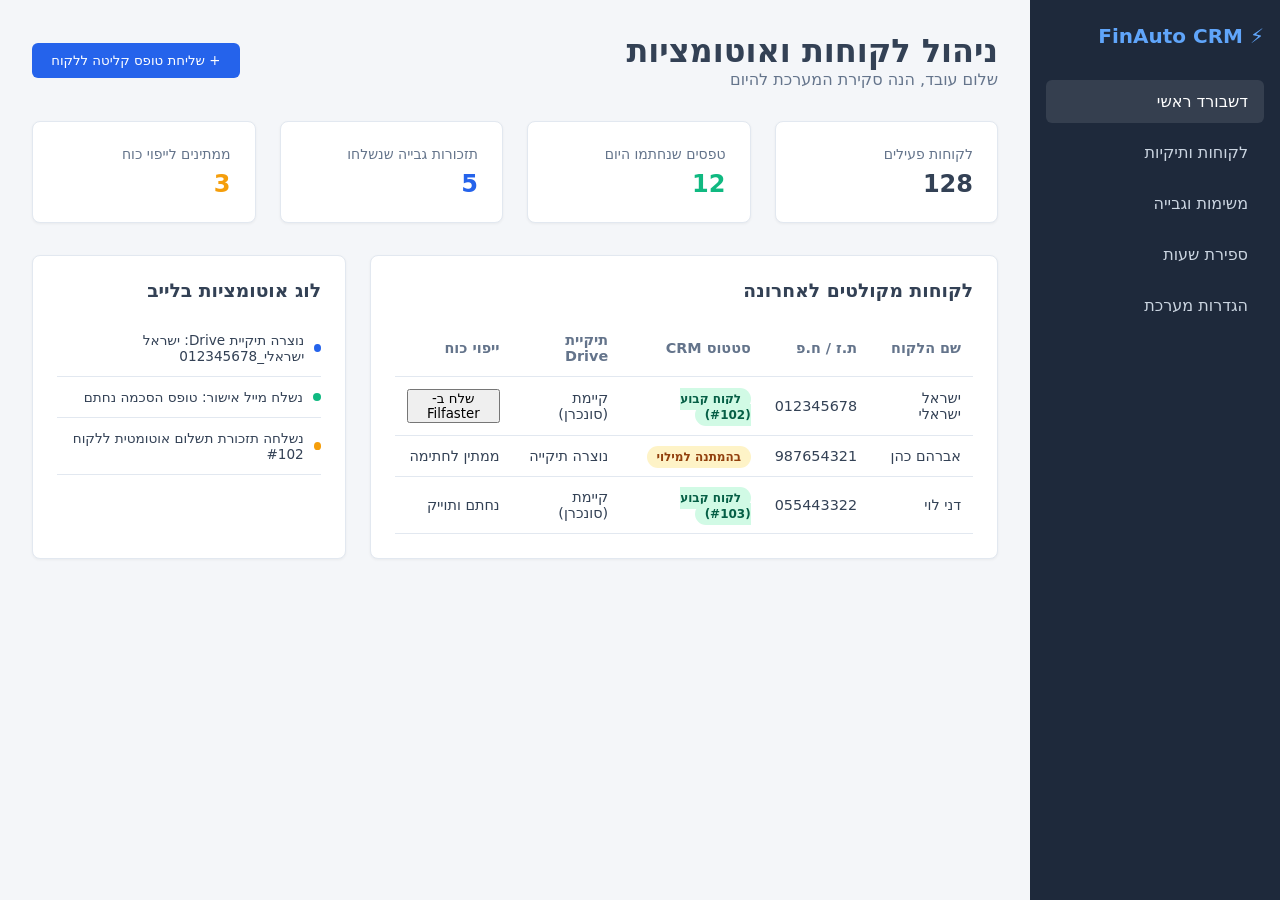
==== demos/crm-finauto.html @ 7820f8cf "פרויקט CRM ואוטומציות: דמו חי מוטמע בלייטבוקס" ====
<!DOCTYPE html>
<html lang="he" dir="rtl">
<head>
    <meta charset="UTF-8">
    <meta name="viewport" content="width=device-width, initial-scale=1.0">
    <title>מערכת CRM - פיננסים ואוטומציות</title>
    <style>
        :root {
            --bg-color: #f4f6f9;
            --primary: #1e293b;
            --accent: #2563eb;
            --success: #10b981;
            --warning: #f59e0b;
            --card-bg: #ffffff;
            --text-main: #334155;
            --text-muted: #64748b;
            --border: #e2e8f0;
        }

        * {
            box-sizing: border-box;
            margin: 0;
            padding: 0;
            font-family: system-ui, -apple-system, BlinkMacSystemFont, 'Segoe UI', Roboto, sans-serif;
        }

        body {
            background-color: var(--bg-color);
            color: var(--text-main);
            display: flex;
            height: 100vh;
            overflow: hidden;
        }

        /* Sidebar */
        aside {
            width: 250px;
            background-color: var(--primary);
            color: white;
            display: flex;
            flex-direction: column;
            padding: 1.5rem 1rem;
        }

        aside .logo {
            font-size: 1.25rem;
            font-weight: bold;
            margin-bottom: 2rem;
            color: #60a5fa;
            display: flex;
            align-items: center;
            gap: 8px;
        }

        aside nav ul {
            list-style: none;
        }

        aside nav li {
            padding: 0.75rem 1rem;
            margin-bottom: 0.5rem;
            border-radius: 6px;
            cursor: pointer;
            transition: 0.2s;
            color: #cbd5e1;
        }

        aside nav li.active, aside nav li:hover {
            background-color: rgba(255, 255, 255, 0.1);
            color: white;
        }

        /* Main Content */
        main {
            flex: 1;
            padding: 2rem;
            overflow-y: auto;
        }

        header {
            display: flex;
            justify-content: space-between;
            align-items: center;
            margin-bottom: 2rem;
        }

        .btn-primary {
            background-color: var(--accent);
            color: white;
            border: none;
            padding: 0.6rem 1.2rem;
            border-radius: 6px;
            cursor: pointer;
            font-weight: 500;
        }

        /* Dashboard Cards */
        .stats-grid {
            display: grid;
            grid-template-columns: repeat(auto-fit, minmax(220px, 1fr));
            gap: 1.5rem;
            margin-bottom: 2rem;
        }

        .card {
            background: var(--card-bg);
            padding: 1.5rem;
            border-radius: 8px;
            border: 1px solid var(--border);
            box-shadow: 0 1px 3px rgba(0,0,0,0.05);
        }

        .card-title {
            font-size: 0.875rem;
            color: var(--text-muted);
            margin-bottom: 0.5rem;
        }

        .card-value {
            font-size: 1.5rem;
            font-weight: bold;
        }

        /* Content Grid */
        .content-grid {
            display: grid;
            grid-template-columns: 2fr 1fr;
            gap: 1.5rem;
        }

        /* Tables */
        table {
            width: 100%;
            border-collapse: collapse;
            text-align: right;
        }

        th, td {
            padding: 0.75rem;
            border-bottom: 1px solid var(--border);
            font-size: 0.9rem;
        }

        th {
            color: var(--text-muted);
            font-weight: 600;
        }

        .badge {
            padding: 0.25rem 0.6rem;
            border-radius: 12px;
            font-size: 0.75rem;
            font-weight: 600;
        }

        .badge-success { background: #d1fae5; color: #065f46; }
        .badge-warning { background: #fef3c7; color: #92400e; }

        /* Automation Feed */
        .feed-item {
            display: flex;
            align-items: center;
            gap: 10px;
            padding: 0.75rem 0;
            border-bottom: 1px solid var(--border);
            font-size: 0.85rem;
        }

        .dot {
            width: 8px;
            height: 8px;
            border-radius: 50%;
            background: var(--accent);
        }
    </style>
</head>
<body>

    <aside>
        <div class="logo">⚡ FinAuto CRM</div>
        <nav>
            <ul>
                <li class="active">דשבורד ראשי</li>
                <li>לקוחות ותיקיות</li>
                <li>משימות וגבייה</li>
                <li>ספירת שעות</li>
                <li>הגדרות מערכת</li>
            </ul>
        </nav>
    </aside>

    <main>
        <header>
            <div>
                <h1>ניהול לקוחות ואוטומציות</h1>
                <p style="color: var(--text-muted);">שלום עובד, הנה סקירת המערכת להיום</p>
            </div>
            <button class="btn-primary" onclick="alert('נשלח טופס קליטה חדש ללקוח בוואטסאפ!')">+ שליחת טופס קליטה ללקוח</button>
        </header>

        <div class="stats-grid">
            <div class="card">
                <div class="card-title">לקוחות פעילים</div>
                <div class="card-value">128</div>
            </div>
            <div class="card">
                <div class="card-title">טפסים שנחתמו היום</div>
                <div class="card-value" style="color: var(--success);">12</div>
            </div>
            <div class="card">
                <div class="card-title">תזכורות גבייה שנשלחו</div>
                <div class="card-value" style="color: var(--accent);">5</div>
            </div>
            <div class="card">
                <div class="card-title">ממתינים לייפוי כוח</div>
                <div class="card-value" style="color: var(--warning);">3</div>
            </div>
        </div>

        <div class="content-grid">
            <div class="card">
                <h3>לקוחות מקולטים לאחרונה</h3>
                <br>
                <table>
                    <thead>
                        <tr>
                            <th>שם הלקוח</th>
                            <th>ת.ז / ח.פ</th>
                            <th>סטטוס CRM</th>
                            <th>תיקיית Drive</th>
                            <th>ייפוי כוח</th>
                        </tr>
                    </thead>
                    <tbody>
                        <tr>
                            <td>ישראל ישראלי</td>
                            <td>012345678</td>
                            <td><span class="badge badge-success">לקוח קבוע (#102)</span></td>
                            <td>קיימת (סונכרן)</td>
                            <td><button style="cursor:pointer;" onclick="alert('ייפוי כוח נשלח ל-Filfaster')">שלח ב-Filfaster</button></td>
                        </tr>
                        <tr>
                            <td>אברהם כהן</td>
                            <td>987654321</td>
                            <td><span class="badge badge-warning">בהמתנה למילוי</span></td>
                            <td>נוצרה תיקייה</td>
                            <td>ממתין לחתימה</td>
                        </tr>
                        <tr>
                            <td>דני לוי</td>
                            <td>055443322</td>
                            <td><span class="badge badge-success">לקוח קבוע (#103)</span></td>
                            <td>קיימת (סונכרן)</td>
                            <td>נחתם ותוייק</td>
                        </tr>
                    </tbody>
                </table>
            </div>

            <div class="card">
                <h3>לוג אוטומציות בלייב</h3>
                <br>
                <div class="feed-item">
                    <div class="dot"></div>
                    <div>נוצרה תיקיית Drive: ישראל ישראלי_012345678</div>
                </div>
                <div class="feed-item">
                    <div class="dot" style="background: var(--success);"></div>
                    <div>נשלח מייל אישור: טופס הסכמה נחתם</div>
                </div>
                <div class="feed-item">
                    <div class="dot" style="background: var(--warning);"></div>
                    <div>נשלחה תזכורת תשלום אוטומטית ללקוח #102</div>
                </div>
            </div>
        </div>
    </main>

</body>
</html>
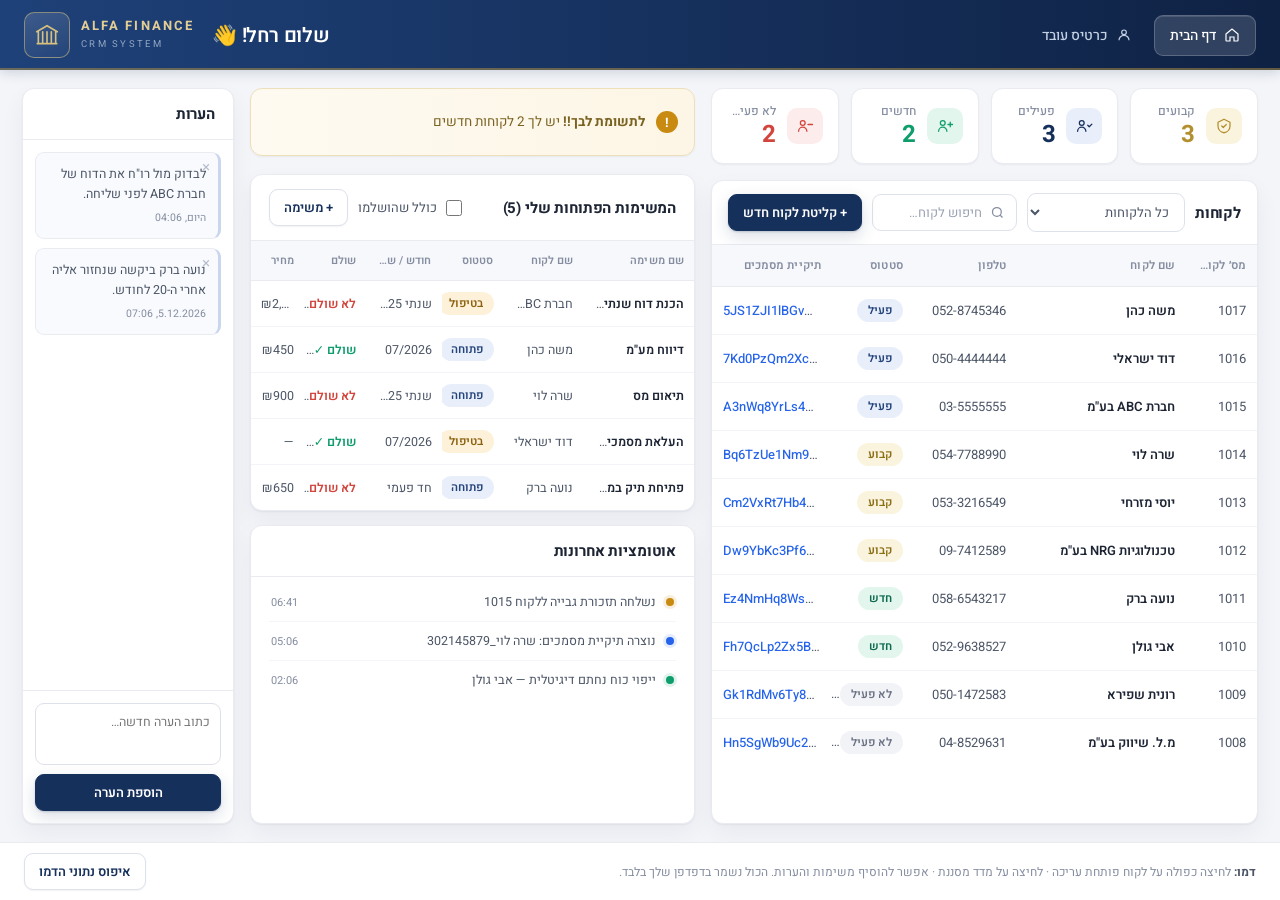
==== commit 6b49ad87: "דמו CRM חדש: מסך לקוחות, משימות, הערות וכרטיס עובד הדמו נבנה מחדש בהשראת מערכת אמיתית של משרד פיננסי" ====
--- a/demos/crm-finauto.html
+++ b/demos/crm-finauto.html
@@ -1,280 +1,1329 @@
 <!DOCTYPE html>
 <html lang="he" dir="rtl">
 <head>
-    <meta charset="UTF-8">
-    <meta name="viewport" content="width=device-width, initial-scale=1.0">
-    <title>מערכת CRM - פיננסים ואוטומציות</title>
-    <style>
-        :root {
-            --bg-color: #f4f6f9;
-            --primary: #1e293b;
-            --accent: #2563eb;
-            --success: #10b981;
-            --warning: #f59e0b;
-            --card-bg: #ffffff;
-            --text-main: #334155;
-            --text-muted: #64748b;
-            --border: #e2e8f0;
-        }
-
-        * {
-            box-sizing: border-box;
-            margin: 0;
-            padding: 0;
-            font-family: system-ui, -apple-system, BlinkMacSystemFont, 'Segoe UI', Roboto, sans-serif;
-        }
-
-        body {
-            background-color: var(--bg-color);
-            color: var(--text-main);
-            display: flex;
-            height: 100vh;
-            overflow: hidden;
-        }
-
-        /* Sidebar */
-        aside {
-            width: 250px;
-            background-color: var(--primary);
-            color: white;
-            display: flex;
-            flex-direction: column;
-            padding: 1.5rem 1rem;
-        }
-
-        aside .logo {
-            font-size: 1.25rem;
-            font-weight: bold;
-            margin-bottom: 2rem;
-            color: #60a5fa;
-            display: flex;
-            align-items: center;
-            gap: 8px;
-        }
-
-        aside nav ul {
-            list-style: none;
-        }
-
-        aside nav li {
-            padding: 0.75rem 1rem;
-            margin-bottom: 0.5rem;
-            border-radius: 6px;
-            cursor: pointer;
-            transition: 0.2s;
-            color: #cbd5e1;
-        }
-
-        aside nav li.active, aside nav li:hover {
-            background-color: rgba(255, 255, 255, 0.1);
-            color: white;
-        }
-
-        /* Main Content */
-        main {
-            flex: 1;
-            padding: 2rem;
-            overflow-y: auto;
-        }
-
-        header {
-            display: flex;
-            justify-content: space-between;
-            align-items: center;
-            margin-bottom: 2rem;
-        }
-
-        .btn-primary {
-            background-color: var(--accent);
-            color: white;
-            border: none;
-            padding: 0.6rem 1.2rem;
-            border-radius: 6px;
-            cursor: pointer;
-            font-weight: 500;
-        }
-
-        /* Dashboard Cards */
-        .stats-grid {
-            display: grid;
-            grid-template-columns: repeat(auto-fit, minmax(220px, 1fr));
-            gap: 1.5rem;
-            margin-bottom: 2rem;
-        }
-
-        .card {
-            background: var(--card-bg);
-            padding: 1.5rem;
-            border-radius: 8px;
-            border: 1px solid var(--border);
-            box-shadow: 0 1px 3px rgba(0,0,0,0.05);
-        }
-
-        .card-title {
-            font-size: 0.875rem;
-            color: var(--text-muted);
-            margin-bottom: 0.5rem;
-        }
-
-        .card-value {
-            font-size: 1.5rem;
-            font-weight: bold;
-        }
-
-        /* Content Grid */
-        .content-grid {
-            display: grid;
-            grid-template-columns: 2fr 1fr;
-            gap: 1.5rem;
-        }
-
-        /* Tables */
-        table {
-            width: 100%;
-            border-collapse: collapse;
-            text-align: right;
-        }
-
-        th, td {
-            padding: 0.75rem;
-            border-bottom: 1px solid var(--border);
-            font-size: 0.9rem;
-        }
-
-        th {
-            color: var(--text-muted);
-            font-weight: 600;
-        }
-
-        .badge {
-            padding: 0.25rem 0.6rem;
-            border-radius: 12px;
-            font-size: 0.75rem;
-            font-weight: 600;
-        }
-
-        .badge-success { background: #d1fae5; color: #065f46; }
-        .badge-warning { background: #fef3c7; color: #92400e; }
-
-        /* Automation Feed */
-        .feed-item {
-            display: flex;
-            align-items: center;
-            gap: 10px;
-            padding: 0.75rem 0;
-            border-bottom: 1px solid var(--border);
-            font-size: 0.85rem;
-        }
-
-        .dot {
-            width: 8px;
-            height: 8px;
-            border-radius: 50%;
-            background: var(--accent);
-        }
-    </style>
+<meta charset="UTF-8">
+<meta name="viewport" content="width=device-width, initial-scale=1.0">
+<title>מערכת CRM — משרד פיננסי (דמו)</title>
+<link rel="preconnect" href="https://fonts.googleapis.com">
+<link rel="preconnect" href="https://fonts.gstatic.com" crossorigin>
+<link href="https://fonts.googleapis.com/css2?family=Heebo:wght@400;500;600;700&display=swap" rel="stylesheet">
+<style>
+  /* ==========================================================================
+     דמו CRM למשרד פיננסי — רץ כולו בדפדפן.
+     אין שרת ואין API: הנתונים נשמרים ב-localStorage (עם נפילה חיננית
+     לזיכרון אם האחסון חסום), כך שהמצב נשמר בין פתיחות של הדמו.
+     שפת העיצוב נגזרת מדף הנחיתה: Heebo, פינות רכות, צללים עדינים.
+     ========================================================================== */
+  :root {
+    --navy:        #16305c;   /* צבע המערכת */
+    --navy-2:      #1e4179;
+    --navy-dark:   #0f2244;
+    --bg:          #f3f5f9;   /* רקע העמוד */
+    --card:        #ffffff;
+    --line:        #e9ebf1;
+    --line-2:      #dde1ea;
+    --head:        #f7f8fb;   /* כותרת טבלה */
+    --row-hover:   #f6f8fd;
+    --row-sel:     #ecf2ff;
+    --ink:         #1d2434;
+    --ink-2:       #4b5566;
+    --muted:       #858da0;
+    --gold:        #b3902f;
+    --green:       #0f9d6b;
+    --red:         #d2453d;
+    --amber:       #c98a12;
+    --blue:        #2563eb;
+    --r:           12px;
+    --r-sm:        9px;
+    --sh-sm:       0 1px 2px rgba(19, 28, 51, .05);
+    --sh:          0 1px 2px rgba(19, 28, 51, .05), 0 10px 24px rgba(19, 28, 51, .05);
+    --sh-lg:       0 24px 60px rgba(12, 20, 40, .28);
+  }
+
+  * { box-sizing: border-box; margin: 0; padding: 0; }
+
+  html, body {
+    height: 100%;
+    font-family: "Heebo", "Assistant", "Segoe UI", system-ui, -apple-system, Arial, sans-serif;
+    color: var(--ink);
+    background: var(--bg);
+    font-size: 14px;
+    -webkit-font-smoothing: antialiased;
+  }
+  body { display: flex; flex-direction: column; overflow: hidden; }
+
+  button, input, select, textarea { font: inherit; color: inherit; }
+  button { cursor: pointer; }
+  ::selection { background: #d7e3fb; }
+
+  /* פסי גלילה עדינים */
+  ::-webkit-scrollbar { width: 10px; height: 10px; }
+  ::-webkit-scrollbar-thumb { background: #d5dae4; border-radius: 8px; border: 3px solid transparent; background-clip: content-box; }
+  ::-webkit-scrollbar-thumb:hover { background: #c2c9d6; background-clip: content-box; }
+
+  /* ===== סרגל עליון ===== */
+  .topbar {
+    flex: 0 0 auto;
+    background: linear-gradient(270deg, var(--navy-dark), var(--navy-2));
+    color: #fff;
+    display: flex;
+    align-items: center;
+    gap: 18px;
+    padding: 12px 24px;
+    box-shadow: inset 0 -2px 0 rgba(184, 148, 62, .5), 0 2px 12px rgba(15, 34, 68, .18);
+  }
+  .brand { display: flex; align-items: center; gap: 11px; }
+  .brand__mark {
+    width: 46px; height: 46px;
+    border-radius: 10px;
+    background: linear-gradient(160deg, rgba(255,255,255,.14), rgba(255,255,255,.03));
+    border: 1px solid rgba(216, 192, 127, .55);
+    display: grid; place-items: center;
+  }
+  .brand__mark svg { width: 26px; height: 26px; }
+  .brand__name { line-height: 1.25; text-align: left; }
+  .brand__name b { display: block; font-size: 13px; font-weight: 700; letter-spacing: .16em; color: #e2cd94; }
+  .brand__name span { font-size: 9.5px; letter-spacing: .24em; color: #93a6c2; }
+
+  /* ב-RTL הניווט ראשון (ימין), והברכה + הלוגו נדחפים לקצה השמאלי */
+  .greet { font-size: 20px; font-weight: 600; margin-inline-start: auto; letter-spacing: -.01em; }
+
+  .tabs { display: flex; gap: 6px; }
+  .tab {
+    background: transparent;
+    border: 1px solid transparent;
+    color: #c3d1e5;
+    padding: 9px 15px;
+    border-radius: 9px;
+    font-weight: 500;
+    display: flex; align-items: center; gap: 8px;
+    transition: background .18s ease, color .18s ease;
+  }
+  .tab:hover { background: rgba(255,255,255,.1); color: #fff; }
+  .tab.is-active {
+    background: rgba(255,255,255,.14); color: #fff;
+    border-color: rgba(255,255,255,.2);
+    box-shadow: 0 1px 0 rgba(255,255,255,.12) inset;
+  }
+
+  /* ===== אזור התוכן ===== */
+  .view { flex: 1 1 auto; overflow: auto; padding: 18px 22px; display: flex; flex-direction: column; }
+  .view.is-hidden { display: none; }
+
+  /* שלוש עמודות שנמתחות לגובה החלון — תחושה של מערכת, לא של מסמך */
+  .grid {
+    flex: 1 1 auto;
+    display: grid;
+    grid-template-columns: minmax(0, 1.45fr) minmax(0, 1.18fr) 212px;
+    gap: 16px;
+    align-items: stretch;
+    min-height: 0;
+  }
+  .grid > section, .grid > aside { display: flex; flex-direction: column; min-height: 0; }
+  .panel--fill { flex: 1 1 auto; display: flex; flex-direction: column; min-height: 0; }
+  .table-wrap { flex: 1 1 auto; overflow: auto; min-height: 0; }
+  .table-wrap thead th { position: sticky; top: 0; z-index: 1; }
+
+  /* ===== כרטיסים ===== */
+  .panel {
+    background: var(--card);
+    border: 1px solid var(--line);
+    border-radius: var(--r);
+    box-shadow: var(--sh);
+    overflow: hidden;
+  }
+  .panel__head {
+    display: flex; align-items: center; gap: 10px;
+    padding: 14px 18px;
+    border-bottom: 1px solid var(--line);
+  }
+  .panel__title { font-size: 15px; font-weight: 700; white-space: nowrap; letter-spacing: -.01em; }
+  .panel__sub { font-size: 12px; color: var(--muted); font-weight: 400; }
+
+  /* ===== כרטיסי מדדים ===== */
+  .kpis {
+    display: grid;
+    grid-template-columns: repeat(4, minmax(0, 1fr));
+    gap: 12px;
+    margin-bottom: 16px;
+  }
+  .kpi {
+    display: flex; align-items: center; gap: 11px;
+    background: var(--card);
+    border: 1px solid var(--line);
+    border-radius: var(--r);
+    box-shadow: var(--sh-sm);
+    padding: 13px 15px;
+    text-align: start;
+    overflow: hidden;   /* רשת ביטחון: טקסט ארוך לא יגלוש מחוץ לכרטיס */
+    transition: transform .18s ease, box-shadow .18s ease, border-color .18s ease;
+  }
+  .kpi:hover { transform: translateY(-2px); box-shadow: var(--sh); }
+  .kpi__icon {
+    flex: 0 0 auto; width: 36px; height: 36px; border-radius: 10px;
+    display: grid; place-items: center;
+  }
+  .kpi__icon svg { width: 18px; height: 18px; }
+  .kpi__meta { min-width: 0; }   /* מאפשר ללייבל להתקצר במקום לדחוף את הכרטיס */
+  .kpi__label {
+    display: block; font-size: 12px; color: var(--muted); font-weight: 500;
+    white-space: nowrap; overflow: hidden; text-overflow: ellipsis;
+  }
+  .kpi__value { display: block; font-size: 24px; font-weight: 700; line-height: 1.25; letter-spacing: -.02em; }
+
+  .kpi--regular .kpi__icon { background: #faf3de; color: var(--gold); }
+  .kpi--regular .kpi__value { color: var(--gold); }
+  .kpi--regular.is-on { border-color: #e3cd8f; box-shadow: 0 0 0 3px rgba(179,144,47,.12); }
+  .kpi--active  .kpi__icon { background: #e9effa; color: var(--navy); }
+  .kpi--active  .kpi__value { color: var(--navy); }
+  .kpi--active.is-on { border-color: #b6c6e4; box-shadow: 0 0 0 3px rgba(22,48,92,.1); }
+  .kpi--new     .kpi__icon { background: #e2f6ee; color: var(--green); }
+  .kpi--new     .kpi__value { color: var(--green); }
+  .kpi--new.is-on { border-color: #a5dcc7; box-shadow: 0 0 0 3px rgba(15,157,107,.12); }
+  .kpi--off     .kpi__icon { background: #fceceb; color: var(--red); }
+  .kpi--off     .kpi__value { color: var(--red); }
+  .kpi--off.is-on { border-color: #eeb9b5; box-shadow: 0 0 0 3px rgba(210,69,61,.12); }
+
+  /* ===== כפתורים ===== */
+  .btn {
+    background: var(--navy); color: #fff;
+    border: 1px solid var(--navy);
+    border-radius: 10px;
+    padding: 11px 18px;
+    font-weight: 600;
+    white-space: nowrap;
+    box-shadow: 0 1px 2px rgba(22,48,92,.2), 0 6px 16px rgba(22,48,92,.16);
+    transition: background .18s ease, transform .18s ease, box-shadow .18s ease;
+  }
+  .btn:hover { background: var(--navy-dark); transform: translateY(-1px); }
+  .btn:active { transform: none; }
+  .btn--ghost {
+    background: #fff; color: var(--navy); border-color: var(--line-2);
+    box-shadow: var(--sh-sm);
+  }
+  .btn--ghost:hover { background: #f5f7fc; }
+  .btn--danger { background: #fff; color: var(--red); border-color: #f0cbc8; box-shadow: var(--sh-sm); }
+  .btn--danger:hover { background: #fdf3f2; }
+  .btn--sm { padding: 8px 14px; font-size: 13px; border-radius: 9px; }
+
+  /* ===== חיפוש וסינון ===== */
+  .filters { display: flex; align-items: center; gap: 10px; padding: 12px 16px; border-bottom: 1px solid var(--line); }
+  .filters .panel__title { margin-inline-end: auto; }
+  .filters .btn { flex: 0 0 auto; }
+  .field {
+    display: flex; align-items: center; gap: 8px;
+    background: #fff;
+    border: 1px solid var(--line-2);
+    border-radius: var(--r-sm);
+    padding: 8px 11px;
+    min-width: 0;
+    flex: 1 1 140px;
+    max-width: 240px;
+    font-size: 13px;
+    transition: border-color .18s ease, box-shadow .18s ease;
+  }
+  .field input { border: 0; outline: 0; width: 100%; background: none; }
+  .field input::placeholder { color: #9aa2b3; }
+  .field:focus-within { border-color: var(--navy); box-shadow: 0 0 0 3px rgba(22,48,92,.09); }
+  .field svg { width: 15px; height: 15px; color: var(--muted); flex: 0 0 auto; }
+  select.field { flex: 0 1 158px; appearance: auto; color: var(--ink-2); }
+
+  /* ===== טבלאות ===== */
+  table { width: 100%; border-collapse: collapse; table-layout: fixed; }
+  th, td { text-align: right; padding: 12px 11px; font-size: 13px; }
+  td { white-space: nowrap; overflow: hidden; text-overflow: ellipsis; color: var(--ink-2); }
+  td b { color: var(--ink); font-weight: 600; }
+  thead th {
+    background: var(--head);
+    font-weight: 600; font-size: 11.5px; letter-spacing: .01em;
+    color: var(--muted);
+    white-space: nowrap; cursor: pointer; user-select: none;
+    overflow: hidden; text-overflow: ellipsis;   /* כותרת ארוכה נחתכת יפה במקום לגלוש */
+    border-bottom: 1px solid var(--line);
+    transition: color .15s ease;
+  }
+  thead th[data-sort]:hover { color: var(--navy); }
+  thead th:not([data-sort]) { cursor: default; }
+  tbody tr { border-bottom: 1px solid #f2f4f8; transition: background .15s ease; }
+  tbody tr:last-child { border-bottom: 0; }
+  .tbl--clients tbody tr { cursor: pointer; }
+  .tbl--clients tbody tr:hover { background: var(--row-hover); }
+  .tbl--clients tbody tr.is-sel { background: var(--row-sel); box-shadow: inset 3px 0 0 var(--navy); }
+  td.num, th.num { direction: ltr; text-align: right; }
+  .empty { text-align: center; color: var(--muted); padding: 30px 12px; }
+  .sort-ind { font-size: 9px; color: var(--navy); }
+
+  /* רוחבי עמודות קבועים — כדי שהטבלאות לא "ירקדו" עם הנתונים */
+  .tbl--clients col.c-num    { width: 13%; }
+  .tbl--clients col.c-name   { width: 31%; }
+  .tbl--clients col.c-phone  { width: 19%; }
+  .tbl--clients col.c-status { width: 15%; }
+  .tbl--clients col.c-folder { width: 22%; }
+
+  .tbl--tasks th, .tbl--tasks td { padding: 11px 10px; font-size: 12.5px; }
+  .tbl--tasks thead th { overflow: hidden; text-overflow: ellipsis; font-size: 11px; }
+  .tbl--tasks col.t-title  { width: 25%; }
+  .tbl--tasks col.t-client { width: 18%; }
+  .tbl--tasks col.t-status { width: 14%; }
+  .tbl--tasks col.t-period { width: 17%; }
+  .tbl--tasks col.t-paid   { width: 14%; }
+  .tbl--tasks col.t-price  { width: 12%; }
+
+  .link { color: var(--blue); text-decoration: none; font-weight: 500; }
+  .link:hover { text-decoration: underline; }
+
+  .pill {
+    display: inline-block; padding: 3px 11px; border-radius: 999px;
+    font-size: 11.5px; font-weight: 600; white-space: nowrap;
+  }
+  .pill--regular { background: #faf3de; color: #8a6f14; }
+  .pill--active  { background: #e9effa; color: #24447c; }
+  .pill--new     { background: #e2f6ee; color: #0c6a4e; }
+  .pill--off     { background: #f2f3f6; color: #6b7385; }
+  .pill--open    { background: #e9effa; color: #24447c; }
+  .pill--doing   { background: #fdf1d9; color: #8c6212; }
+  .pill--done    { background: #e2f6ee; color: #0f6b4c; }
+
+  .paid   { color: var(--green); font-weight: 600; }
+  .unpaid { color: var(--red);   font-weight: 600; }
+  .paid:hover, .unpaid:hover { text-decoration: underline; }
+
+  /* ===== פיד האוטומציות ===== */
+  .feed { flex: 1 1 auto; padding: 6px 18px 12px; overflow: auto; min-height: 0; }
+  .feed__item {
+    display: flex; align-items: center; gap: 10px;
+    padding: 10px 2px; font-size: 12.5px;
+    border-bottom: 1px solid #f4f5f9;
+  }
+  .feed__item:last-child { border-bottom: 0; }
+  .feed__dot {
+    flex: 0 0 auto; width: 8px; height: 8px; border-radius: 50%;
+    background: var(--blue); box-shadow: 0 0 0 3px rgba(37,99,235,.12);
+  }
+  .feed__dot--ok   { background: var(--green); box-shadow: 0 0 0 3px rgba(15,157,107,.13); }
+  .feed__dot--warn { background: var(--amber); box-shadow: 0 0 0 3px rgba(201,138,18,.14); }
+  .feed__text { flex: 1 1 auto; overflow: hidden; text-overflow: ellipsis; white-space: nowrap; color: var(--ink-2); }
+  .feed__time { flex: 0 0 auto; color: var(--muted); font-size: 11px; direction: ltr; }
+
+  /* ===== התראה ===== */
+  .alert {
+    display: flex; align-items: center; gap: 11px;
+    min-height: 68px;   /* מיושר לגובה שורת כרטיסי המדדים שלצידה */
+    background: linear-gradient(270deg, #fdf6e6, #fefaf1);
+    border: 1px solid #eddfba;
+    border-radius: var(--r);
+    padding: 14px 16px;
+    margin-bottom: 18px;
+    font-size: 13.5px;
+    width: 100%;
+    text-align: start;
+    color: #7a6220;
+    box-shadow: var(--sh-sm);
+    transition: background .18s ease;
+  }
+  .alert:hover { background: #fbf1de; }
+  .alert__icon {
+    flex: 0 0 auto; width: 22px; height: 22px; border-radius: 50%;
+    background: var(--amber); color: #fff;
+    display: grid; place-items: center; font-size: 13px; font-weight: 700;
+  }
+  .alert.is-hidden { display: none; }
+
+  /* ===== הערות ===== */
+  .notes { display: flex; flex-direction: column; min-height: 320px; }
+  .notes__list { flex: 1 1 auto; overflow: auto; padding: 12px; display: flex; flex-direction: column; gap: 9px; }
+  .note {
+    background: #f8fafd; border: 1px solid var(--line);
+    border-inline-start: 3px solid #c9d6ee;
+    border-radius: var(--r-sm);
+    padding: 11px 12px; font-size: 12.5px; line-height: 1.6;
+    color: var(--ink-2);
+    position: relative;
+  }
+  .note time { display: block; color: var(--muted); font-size: 10.5px; margin-top: 6px; }
+  .note__del {
+    position: absolute; inset-block-start: 7px; inset-inline-start: 8px;
+    background: none; border: 0; color: #b6bdcb; font-size: 15px; line-height: 1;
+  }
+  .note__del:hover { color: var(--red); }
+  .notes__empty { margin: auto; text-align: center; color: var(--muted); padding: 20px; font-size: 12.5px; }
+  .notes__empty b { display: block; color: var(--ink); font-size: 13.5px; margin-bottom: 5px; }
+  .notes__add { border-top: 1px solid var(--line); padding: 12px; display: flex; flex-direction: column; gap: 9px; }
+  .notes__add textarea {
+    resize: none; height: 62px; border: 1px solid var(--line-2);
+    border-radius: var(--r-sm); padding: 9px 10px; outline: 0; font-size: 12.5px;
+    transition: border-color .18s ease, box-shadow .18s ease;
+  }
+  .notes__add textarea:focus { border-color: var(--navy); box-shadow: 0 0 0 3px rgba(22,48,92,.09); }
+
+  /* ===== כרטיס עובד ===== */
+  .emp-grid {
+    flex: 1 1 auto; min-height: 0;
+    display: grid; grid-template-columns: 320px minmax(0, 1fr); gap: 18px;
+    align-items: stretch;
+  }
+  .emp-card { padding: 22px; text-align: center; }
+  .emp-avatar {
+    width: 82px; height: 82px; margin: 0 auto 14px; border-radius: 50%;
+    background: linear-gradient(160deg, var(--navy-2), var(--navy-dark));
+    color: #fff; display: grid; place-items: center;
+    font-size: 30px; font-weight: 600;
+    box-shadow: 0 8px 22px rgba(22,48,92,.25);
+  }
+  .emp-card h3 { font-size: 19px; font-weight: 700; }
+  .emp-card p { color: var(--muted); font-size: 13px; margin-top: 4px; }
+  .emp-facts { margin-top: 18px; border-top: 1px solid var(--line); }
+  .emp-facts div { display: flex; justify-content: space-between; padding: 10px 2px; font-size: 13px; border-bottom: 1px solid #f4f5f9; }
+  .emp-facts span { color: var(--muted); }
+  .shift {
+    margin-top: 18px; padding: 16px; border-radius: var(--r);
+    background: #f6f9fe; border: 1px solid #e2e9f6;
+  }
+  .shift__clock { font-size: 27px; font-weight: 700; direction: ltr; margin-bottom: 12px; letter-spacing: .02em; }
+  .sum-row { display: grid; grid-template-columns: repeat(4, minmax(0,1fr)); gap: 14px; padding: 16px 18px; }
+  .sum {
+    background: #f8fafd; border: 1px solid var(--line);
+    border-radius: var(--r-sm); padding: 14px; text-align: center;
+  }
+  .sum b { display: block; font-size: 22px; font-weight: 700; letter-spacing: -.02em; }
+  .sum span { font-size: 12px; color: var(--muted); }
+
+  /* ===== סרגל תחתון ===== */
+  .hintbar {
+    flex: 0 0 auto;
+    display: flex; align-items: center; gap: 12px;
+    padding: 10px 24px;
+    background: #fff;
+    border-top: 1px solid var(--line);
+    font-size: 12px; color: var(--muted);
+  }
+  .hintbar b { color: var(--ink-2); }
+  .hintbar button { margin-inline-start: auto; }
+
+  /* ===== מודאל ===== */
+  .modal {
+    position: fixed; inset: 0; z-index: 50;
+    background: rgba(13, 22, 42, .55);
+    backdrop-filter: blur(3px);
+    display: grid; place-items: center;
+    padding: 24px;
+    opacity: 0; visibility: hidden; transition: opacity .2s ease, visibility .2s;
+  }
+  .modal.is-open { opacity: 1; visibility: visible; }
+  .modal__box {
+    background: #fff; border-radius: 16px; width: min(580px, 100%);
+    max-height: 100%; overflow: auto;
+    box-shadow: var(--sh-lg);
+    transform: translateY(10px) scale(.99); transition: transform .2s ease;
+  }
+  .modal.is-open .modal__box { transform: none; }
+  .modal__head {
+    display: flex; align-items: center; justify-content: space-between;
+    background: linear-gradient(270deg, var(--navy-dark), var(--navy-2));
+    color: #fff; padding: 16px 20px;
+  }
+  .modal__head h3 { font-size: 16px; font-weight: 600; }
+  .modal__close { background: none; border: 0; color: #b9c8de; font-size: 22px; line-height: 1; }
+  .modal__close:hover { color: #fff; }
+  .modal__body { padding: 20px; display: grid; gap: 14px; }
+  .modal__body p { line-height: 1.65; }
+  .modal__foot { padding: 14px 20px; border-top: 1px solid var(--line); display: flex; gap: 9px; background: #fbfcfe; }
+  .modal__foot .spacer { margin-inline-start: auto; }
+  .row2 { display: grid; grid-template-columns: 1fr 1fr; gap: 14px; }
+  label.f { display: block; font-size: 12px; color: var(--muted); margin-bottom: 6px; font-weight: 500; }
+  .inp {
+    width: 100%; border: 1px solid var(--line-2); border-radius: var(--r-sm);
+    padding: 10px 12px; outline: 0; background: #fff; font-size: 13.5px;
+    transition: border-color .18s ease, box-shadow .18s ease;
+  }
+  .inp:focus { border-color: var(--navy); box-shadow: 0 0 0 3px rgba(22,48,92,.09); }
+  .check { display: flex; align-items: center; gap: 9px; font-size: 13px; color: var(--ink-2); }
+  .check input { width: 16px; height: 16px; accent-color: var(--navy); }
+
+  /* ===== הודעות צצות ===== */
+  .toasts {
+    position: fixed; inset-block-end: 20px; inset-inline-start: 20px;
+    z-index: 60; display: flex; flex-direction: column; gap: 9px;
+  }
+  .toast {
+    background: #fff; border: 1px solid var(--line);
+    border-inline-start: 4px solid var(--green);
+    border-radius: 10px; padding: 12px 15px; font-size: 12.5px;
+    box-shadow: 0 12px 30px rgba(16,25,40,.16);
+    animation: pop .28s cubic-bezier(.22,.61,.36,1);
+    max-width: 360px;
+  }
+  .toast--info { border-inline-start-color: var(--blue); }
+  .toast--warn { border-inline-start-color: var(--amber); }
+  @keyframes pop { from { opacity: 0; transform: translateY(10px); } }
+
+  /* ===== מסכים צרים ===== */
+  @media (max-width: 1180px) {
+    .grid { grid-template-columns: 1fr; }
+    .emp-grid { grid-template-columns: 1fr; }
+    .sum-row { grid-template-columns: repeat(2, minmax(0,1fr)); }
+    .kpis { grid-template-columns: repeat(2, minmax(0,1fr)); }
+    .topbar { flex-wrap: wrap; gap: 12px; }
+    .greet { font-size: 17px; }
+    .notes { min-height: 260px; }
+    body { overflow: auto; }
+  }
+</style>
 </head>
 <body>
 
-    <aside>
-        <div class="logo">⚡ FinAuto CRM</div>
-        <nav>
-            <ul>
-                <li class="active">דשבורד ראשי</li>
-                <li>לקוחות ותיקיות</li>
-                <li>משימות וגבייה</li>
-                <li>ספירת שעות</li>
-                <li>הגדרות מערכת</li>
-            </ul>
-        </nav>
+<header class="topbar">
+  <!-- סדר ה-DOM ב-RTL: הניווט בימין, ואחריו הברכה והלוגו נדחפים לקצה השמאלי -->
+  <nav class="tabs">
+    <button class="tab is-active" data-view="home" type="button">
+      <svg width="16" height="16" viewBox="0 0 24 24" fill="none" stroke="currentColor" stroke-width="1.8"><path d="M3 10.5 12 3l9 7.5V20a1 1 0 0 1-1 1h-5v-6H9v6H4a1 1 0 0 1-1-1z"/></svg>
+      דף הבית
+    </button>
+    <button class="tab" data-view="employee" type="button">
+      <svg width="16" height="16" viewBox="0 0 24 24" fill="none" stroke="currentColor" stroke-width="1.8"><circle cx="12" cy="8" r="3.5"/><path d="M4.5 20a7.5 7.5 0 0 1 15 0"/></svg>
+      כרטיס עובד
+    </button>
+  </nav>
+
+  <div class="greet">שלום רחל! 👋</div>
+
+  <div class="brand">
+    <div class="brand__name">
+      <b>ALFA FINANCE</b>
+      <span>CRM SYSTEM</span>
+    </div>
+    <div class="brand__mark" aria-hidden="true">
+      <svg viewBox="0 0 24 24" fill="none" stroke="#d8c07f" stroke-width="1.5" stroke-linecap="round">
+        <path d="M3 20h18M4 20V9m4 11V9m4 11V9m4 11V9m4 11V9M2.5 9 12 3.5 21.5 9"/>
+      </svg>
+    </div>
+  </div>
+</header>
+
+<!-- ============================= דף הבית ============================= -->
+<main class="view" id="view-home">
+  <div class="grid">
+
+    <!-- ===== עמודה ימנית: לקוחות ===== -->
+    <section>
+      <div class="kpis" id="kpis"></div>
+
+      <div class="panel panel--fill">
+        <div class="filters">
+          <h2 class="panel__title">לקוחות</h2>
+          <select class="field" id="filterStatus" aria-label="סינון לפי סטטוס">
+            <option value="all">כל הלקוחות</option>
+            <option value="פעיל">לקוחות פעילים</option>
+            <option value="קבוע">לקוחות קבועים</option>
+            <option value="חדש">לקוחות חדשים</option>
+            <option value="לא פעיל">לקוחות לא פעילים</option>
+          </select>
+          <div class="field">
+            <svg viewBox="0 0 24 24" fill="none" stroke="currentColor" stroke-width="2"><circle cx="11" cy="11" r="7"/><path d="m20 20-3.6-3.6"/></svg>
+            <input id="searchClients" type="search" placeholder="חיפוש לקוח…" aria-label="חיפוש לקוח">
+          </div>
+          <button class="btn btn--sm" id="btnIntake" type="button"
+                  title="שליחת טופס קליטה ללקוח חדש">+ קליטת לקוח חדש</button>
+        </div>
+
+        <div class="table-wrap">
+        <table class="tbl--clients">
+          <!-- המייל והת"ז לא מוצגים בטבלה כדי לא להעמיס — הם בכרטיס הלקוח (לחיצה כפולה),
+               והחיפוש מוצא לפיהם גם כשהם מוסתרים -->
+          <colgroup>
+            <col class="c-num"><col class="c-name"><col class="c-phone">
+            <col class="c-status"><col class="c-folder">
+          </colgroup>
+          <thead>
+            <tr>
+              <th data-sort="num">מס׳ לקוח <span class="sort-ind"></span></th>
+              <th data-sort="name">שם לקוח <span class="sort-ind"></span></th>
+              <th data-sort="phone">טלפון <span class="sort-ind"></span></th>
+              <th data-sort="status">סטטוס <span class="sort-ind"></span></th>
+              <th>תיקיית מסמכים</th>
+            </tr>
+          </thead>
+          <tbody id="clientsBody"></tbody>
+        </table>
+        </div>
+      </div>
+    </section>
+
+    <!-- ===== עמודה אמצעית: התראה + משימות ===== -->
+    <section>
+      <button class="alert is-hidden" id="alertNew" type="button">
+        <span class="alert__icon">!</span>
+        <span id="alertText"></span>
+      </button>
+
+      <div class="panel">
+        <div class="panel__head">
+          <h2 class="panel__title" id="tasksTitle">המשימות הפתוחות שלי (0)</h2>
+          <label class="check" style="margin-inline-start:auto">
+            <input type="checkbox" id="showDone"> כולל שהושלמו
+          </label>
+          <button class="btn btn--ghost btn--sm" id="btnAddTask" type="button">+ משימה</button>
+        </div>
+        <table class="tbl--tasks">
+          <colgroup>
+            <col class="t-title"><col class="t-client"><col class="t-status">
+            <col class="t-period"><col class="t-paid"><col class="t-price">
+          </colgroup>
+          <thead>
+            <tr>
+              <th>שם משימה</th>
+              <th>שם לקוח</th>
+              <th>סטטוס</th>
+              <th>חודש / שנה</th>
+              <th>שולם</th>
+              <th>מחיר</th>
+            </tr>
+          </thead>
+          <tbody id="tasksBody"></tbody>
+        </table>
+      </div>
+
+      <div class="panel panel--fill" style="margin-top:14px">
+        <div class="panel__head"><h2 class="panel__title">אוטומציות אחרונות</h2></div>
+        <div class="feed" id="logList"></div>
+      </div>
+    </section>
+
+    <!-- ===== עמודה שמאלית: הערות ===== -->
+    <aside class="panel notes">
+      <div class="panel__head"><h2 class="panel__title">הערות</h2></div>
+      <div class="notes__list" id="notesList"></div>
+      <div class="notes__add">
+        <textarea id="noteText" placeholder="כתוב הערה חדשה…" aria-label="הערה חדשה"></textarea>
+        <button class="btn btn--sm" id="btnAddNote" type="button">הוספת הערה</button>
+      </div>
     </aside>
 
-    <main>
-        <header>
-            <div>
-                <h1>ניהול לקוחות ואוטומציות</h1>
-                <p style="color: var(--text-muted);">שלום עובד, הנה סקירת המערכת להיום</p>
-            </div>
-            <button class="btn-primary" onclick="alert('נשלח טופס קליטה חדש ללקוח בוואטסאפ!')">+ שליחת טופס קליטה ללקוח</button>
-        </header>
-
-        <div class="stats-grid">
-            <div class="card">
-                <div class="card-title">לקוחות פעילים</div>
-                <div class="card-value">128</div>
-            </div>
-            <div class="card">
-                <div class="card-title">טפסים שנחתמו היום</div>
-                <div class="card-value" style="color: var(--success);">12</div>
-            </div>
-            <div class="card">
-                <div class="card-title">תזכורות גבייה שנשלחו</div>
-                <div class="card-value" style="color: var(--accent);">5</div>
-            </div>
-            <div class="card">
-                <div class="card-title">ממתינים לייפוי כוח</div>
-                <div class="card-value" style="color: var(--warning);">3</div>
-            </div>
-        </div>
-
-        <div class="content-grid">
-            <div class="card">
-                <h3>לקוחות מקולטים לאחרונה</h3>
-                <br>
-                <table>
-                    <thead>
-                        <tr>
-                            <th>שם הלקוח</th>
-                            <th>ת.ז / ח.פ</th>
-                            <th>סטטוס CRM</th>
-                            <th>תיקיית Drive</th>
-                            <th>ייפוי כוח</th>
-                        </tr>
-                    </thead>
-                    <tbody>
-                        <tr>
-                            <td>ישראל ישראלי</td>
-                            <td>012345678</td>
-                            <td><span class="badge badge-success">לקוח קבוע (#102)</span></td>
-                            <td>קיימת (סונכרן)</td>
-                            <td><button style="cursor:pointer;" onclick="alert('ייפוי כוח נשלח ל-Filfaster')">שלח ב-Filfaster</button></td>
-                        </tr>
-                        <tr>
-                            <td>אברהם כהן</td>
-                            <td>987654321</td>
-                            <td><span class="badge badge-warning">בהמתנה למילוי</span></td>
-                            <td>נוצרה תיקייה</td>
-                            <td>ממתין לחתימה</td>
-                        </tr>
-                        <tr>
-                            <td>דני לוי</td>
-                            <td>055443322</td>
-                            <td><span class="badge badge-success">לקוח קבוע (#103)</span></td>
-                            <td>קיימת (סונכרן)</td>
-                            <td>נחתם ותוייק</td>
-                        </tr>
-                    </tbody>
-                </table>
-            </div>
-
-            <div class="card">
-                <h3>לוג אוטומציות בלייב</h3>
-                <br>
-                <div class="feed-item">
-                    <div class="dot"></div>
-                    <div>נוצרה תיקיית Drive: ישראל ישראלי_012345678</div>
-                </div>
-                <div class="feed-item">
-                    <div class="dot" style="background: var(--success);"></div>
-                    <div>נשלח מייל אישור: טופס הסכמה נחתם</div>
-                </div>
-                <div class="feed-item">
-                    <div class="dot" style="background: var(--warning);"></div>
-                    <div>נשלחה תזכורת תשלום אוטומטית ללקוח #102</div>
-                </div>
-            </div>
-        </div>
-    </main>
-
+  </div>
+</main>
+
+<!-- ============================ כרטיס עובד ============================ -->
+<main class="view is-hidden" id="view-employee">
+  <div class="emp-grid">
+
+    <div class="panel emp-card">
+      <div class="emp-avatar">ר</div>
+      <h3>רחל ברונר</h3>
+      <p>מנהלת תפעול ואוטומציות</p>
+      <div class="emp-facts">
+        <div><span>מספר עובד</span><b>0142</b></div>
+        <div><span>טלפון</span><b class="num">052-0000000</b></div>
+        <div><span>תחילת עבודה</span><b>01/2024</b></div>
+        <div><span>לקוחות בטיפול</span><b id="empClients">0</b></div>
+      </div>
+
+      <div class="shift">
+        <div class="shift__clock" id="shiftClock">00:00:00</div>
+        <button class="btn btn--sm" id="btnShift" type="button">התחלת משמרת</button>
+      </div>
+    </div>
+
+    <div class="panel">
+      <div class="panel__head"><h2 class="panel__title">דיווח שעות — אוגוסט 2026</h2></div>
+      <div class="sum-row">
+        <div class="sum"><b id="sumHours">0</b><span>שעות החודש</span></div>
+        <div class="sum"><b id="sumDays">0</b><span>ימי עבודה</span></div>
+        <div class="sum"><b id="sumOpenTasks">0</b><span>משימות פתוחות</span></div>
+        <div class="sum"><b id="sumDebt">₪0</b><span>ממתין לתשלום</span></div>
+      </div>
+      <table class="tbl--tasks">
+        <thead>
+          <tr><th>תאריך</th><th>כניסה</th><th>יציאה</th><th class="num">סה"כ שעות</th><th>הערה</th></tr>
+        </thead>
+        <tbody id="hoursBody"></tbody>
+      </table>
+    </div>
+
+  </div>
+</main>
+
+<footer class="hintbar">
+  <span><b>דמו:</b> לחיצה כפולה על לקוח פותחת עריכה · לחיצה על מדד מסננת · אפשר להוסיף משימות והערות. הכול נשמר בדפדפן שלך בלבד.</span>
+  <button class="btn btn--ghost btn--sm" id="btnReset" type="button">איפוס נתוני הדמו</button>
+</footer>
+
+<div class="modal" id="modal" role="dialog" aria-modal="true">
+  <div class="modal__box" id="modalBox"></div>
+</div>
+<div class="toasts" id="toasts"></div>
+
+<script>
+(function () {
+  'use strict';
+
+  /* ======================================================================
+     אחסון — localStorage כשאפשר, אחרת זיכרון בלבד (iframe בארגז חול)
+     ====================================================================== */
+  var KEY = 'alfa_crm_demo_v2';
+  var mem = null;
+  var store = {
+    read: function () {
+      try { return JSON.parse(localStorage.getItem(KEY) || 'null'); }
+      catch (e) { return mem; }
+    },
+    write: function (data) {
+      mem = data;
+      try { localStorage.setItem(KEY, JSON.stringify(data)); } catch (e) {}
+    },
+    clear: function () {
+      mem = null;
+      try { localStorage.removeItem(KEY); } catch (e) {}
+    }
+  };
+
+  /* ======================================================================
+     נתוני פתיחה (נתוני דמה בלבד)
+     ====================================================================== */
+  function seed() {
+    var now = Date.now(), DAY = 864e5;
+    return {
+      nextClientNum: 1018,
+      seq: 100,
+      clients: [
+        { id: 'c1',  num: 1017, name: 'משה כהן',              taxId: '436547864', email: 'm.cohen@example.com',  phone: '052-8745346', status: 'פעיל',    folder: '5JS1ZJI1lBGvOVVK', note: 'מבקש דוחות במייל בלבד.' },
+        { id: 'c2',  num: 1016, name: 'דוד ישראלי',           taxId: '123456789', email: 'd.israeli@example.com', phone: '050-4444444', status: 'פעיל',    folder: '7Kd0PzQm2XcTb91R', note: '' },
+        { id: 'c3',  num: 1015, name: 'חברת ABC בע"מ',        taxId: '515151515', email: 'office@abc.example',   phone: '03-5555555',  status: 'פעיל',    folder: 'A3nWq8YrLs4Vh27C', note: 'דוח שנתי דרך רו"ח חיצוני.' },
+        { id: 'c4',  num: 1014, name: 'שרה לוי',              taxId: '302145879', email: 's.levi@example.com',   phone: '054-7788990', status: 'קבוע',    folder: 'Bq6TzUe1Nm9Kd35P', note: '' },
+        { id: 'c5',  num: 1013, name: 'יוסי מזרחי',           taxId: '025874136', email: 'y.mizrahi@example.com', phone: '053-3216549', status: 'קבוע',   folder: 'Cm2VxRt7Hb4Ln88Q', note: 'החזר מס שנתי — בדיקה כל ינואר.' },
+        { id: 'c6',  num: 1012, name: 'טכנולוגיות NRG בע"מ',  taxId: '514789632', email: 'finance@nrg.example',  phone: '09-7412589',  status: 'קבוע',    folder: 'Dw9YbKc3Pf6Rt12M', note: '' },
+        { id: 'c7',  num: 1011, name: 'נועה ברק',             taxId: '311478529', email: 'n.barak@example.com',  phone: '058-6543217', status: 'חדש',     folder: 'Ez4NmHq8Ws1Cv67B', note: 'טרם נחתם ייפוי כוח.' },
+        { id: 'c8',  num: 1010, name: 'אבי גולן',             taxId: '044785213', email: 'a.golan@example.com',  phone: '052-9638527', status: 'חדש',     folder: 'Fh7QcLp2Zx5Bn03T', note: '' },
+        { id: 'c9',  num: 1009, name: 'רונית שפירא',          taxId: '058963214', email: 'r.shapira@example.com', phone: '050-1472583', status: 'לא פעיל', folder: 'Gk1RdMv6Ty8Jq44W', note: 'סגרה תיק בשנה שעברה.' },
+        { id: 'c10', num: 1008, name: 'מ.ל. שיווק בע"מ',      taxId: '513698521', email: 'mail@ml-mkt.example',  phone: '04-8529631',  status: 'לא פעיל', folder: 'Hn5SgWb9Uc2Xr70L', note: '' }
+      ],
+      tasks: [
+        { id: 't1', title: 'הכנת דוח שנתי 2025',       clientId: 'c3', status: 'בטיפול', period: 'שנתי 2025', paid: false, price: 2400 },
+        { id: 't2', title: 'דיווח מע"מ',                clientId: 'c1', status: 'פתוחה',  period: '07/2026',   paid: true,  price: 450 },
+        { id: 't3', title: 'תיאום מס',                  clientId: 'c4', status: 'פתוחה',  period: 'שנתי 2025', paid: false, price: 900 },
+        { id: 't4', title: 'העלאת מסמכים לתיקייה',      clientId: 'c2', status: 'בטיפול', period: '07/2026',   paid: true,  price: 0 },
+        { id: 't5', title: 'פתיחת תיק במס הכנסה',       clientId: 'c7', status: 'פתוחה',  period: 'חד פעמי',   paid: false, price: 650 },
+        { id: 't6', title: 'החזר מס שכירים',            clientId: 'c5', status: 'הושלמה', period: 'שנתי 2024', paid: true,  price: 1200 }
+      ],
+      notes: [
+        { id: 'n1', text: 'לבדוק מול רו"ח את הדוח של חברת ABC לפני שליחה.', at: now - 3 * 3600e3 },
+        { id: 'n2', text: 'נועה ברק ביקשה שנחזור אליה אחרי ה-20 לחודש.',    at: now - 1 * DAY }
+      ],
+      log: [
+        { id: 'l1', text: 'נשלחה תזכורת גבייה ללקוח 1015', kind: 'warn',  at: now - 25 * 60e3 },
+        { id: 'l2', text: 'נוצרה תיקיית מסמכים: שרה לוי_302145879', kind: 'info', at: now - 2 * 3600e3 },
+        { id: 'l3', text: 'ייפוי כוח נחתם דיגיטלית — אבי גולן', kind: 'ok', at: now - 5 * 3600e3 }
+      ],
+      hours: [
+        { id: 'h1', date: '18/08/2026', from: '09:00', to: '17:15', note: 'קליטת לקוחות חדשים' },
+        { id: 'h2', date: '17/08/2026', from: '09:10', to: '16:30', note: 'דיווחי מע"מ' },
+        { id: 'h3', date: '16/08/2026', from: '08:45', to: '17:00', note: 'סגירת דוח שנתי' },
+        { id: 'h4', date: '13/08/2026', from: '09:00', to: '14:00', note: 'חצי יום' }
+      ],
+      shiftStart: null
+    };
+  }
+
+  // נתונים שמורים מגרסה קודמת של הדמו עשויים לחסר שדות — משלימים מהזרע
+  function withDefaults(saved) {
+    if (!saved) return seed();
+    var base = seed();
+    Object.keys(base).forEach(function (k) {
+      if (saved[k] === undefined || saved[k] === null) saved[k] = base[k];
+    });
+    return saved;
+  }
+
+  var db = withDefaults(store.read());
+  var ui = { filter: 'all', q: '', sort: 'num', dir: -1, selected: null, showDone: false };
+
+  function save() { store.write(db); }
+  function uid(p) { db.seq = (db.seq || 100) + 1; return p + db.seq; }
+  function $(s) { return document.querySelector(s); }
+  function esc(s) {
+    return String(s == null ? '' : s).replace(/[&<>"']/g, function (c) {
+      return { '&': '&amp;', '<': '&lt;', '>': '&gt;', '"': '&quot;', "'": '&#39;' }[c];
+    });
+  }
+  function money(n) { return '₪' + Number(n || 0).toLocaleString('he-IL'); }
+  function clientById(id) {
+    for (var i = 0; i < db.clients.length; i++) if (db.clients[i].id === id) return db.clients[i];
+    return null;
+  }
+
+  var STATUS_CLASS = { 'קבוע': 'regular', 'פעיל': 'active', 'חדש': 'new', 'לא פעיל': 'off' };
+  var TASK_CLASS   = { 'פתוחה': 'open', 'בטיפול': 'doing', 'הושלמה': 'done' };
+
+  /* ======================================================================
+     הודעות צצות
+     ====================================================================== */
+  function toast(msg, kind) {
+    var el = document.createElement('div');
+    el.className = 'toast' + (kind ? ' toast--' + kind : '');
+    el.textContent = msg;
+    $('#toasts').appendChild(el);
+    setTimeout(function () {
+      el.style.transition = 'opacity .3s';
+      el.style.opacity = '0';
+      setTimeout(function () { el.remove(); }, 300);
+    }, 3200);
+  }
+
+  /* ======================================================================
+     פיד האוטומציות
+     ====================================================================== */
+  function logEvent(text, kind) {
+    db.log.unshift({ id: uid('l'), text: text, kind: kind || 'info', at: Date.now() });
+    db.log = db.log.slice(0, 12);
+    save();
+    renderLog();
+  }
+
+  function renderLog() {
+    $('#logList').innerHTML = db.log.map(function (l) {
+      return '<div class="feed__item">' +
+        '<span class="feed__dot feed__dot--' + l.kind + '"></span>' +
+        '<span class="feed__text" title="' + esc(l.text) + '">' + esc(l.text) + '</span>' +
+        '<span class="feed__time">' + shortTime(l.at) + '</span>' +
+      '</div>';
+    }).join('');
+  }
+
+  /* ======================================================================
+     מודאל
+     ====================================================================== */
+  var modal = $('#modal'), modalBox = $('#modalBox');
+
+  function openModal(title, bodyHtml, footHtml) {
+    modalBox.innerHTML =
+      '<div class="modal__head"><h3>' + title + '</h3>' +
+      '<button class="modal__close" type="button" data-close aria-label="סגירה">&times;</button></div>' +
+      '<div class="modal__body">' + bodyHtml + '</div>' +
+      '<div class="modal__foot">' + footHtml + '</div>';
+    modal.classList.add('is-open');
+    var first = modalBox.querySelector('input, select, textarea');
+    if (first) setTimeout(function () { first.focus(); }, 40);
+  }
+  function closeModal() { modal.classList.remove('is-open'); }
+
+  modal.addEventListener('click', function (e) {
+    if (e.target === modal || e.target.hasAttribute('data-close')) closeModal();
+  });
+  document.addEventListener('keydown', function (e) {
+    if (e.key === 'Escape' && modal.classList.contains('is-open')) { e.stopPropagation(); closeModal(); }
+  });
+
+  function statusOptions(sel) {
+    return ['חדש', 'פעיל', 'קבוע', 'לא פעיל'].map(function (s) {
+      return '<option' + (s === sel ? ' selected' : '') + '>' + s + '</option>';
+    }).join('');
+  }
+
+  /* ======================================================================
+     רשימת הלקוחות
+     ====================================================================== */
+  function visibleClients() {
+    var q = ui.q.trim();
+    return db.clients.filter(function (c) {
+      if (ui.filter !== 'all' && c.status !== ui.filter) return false;
+      if (!q) return true;
+      return [c.name, c.taxId, c.email, c.phone, String(c.num)].join(' ').indexOf(q) > -1;
+    }).sort(function (a, b) {
+      var x = a[ui.sort], y = b[ui.sort];
+      if (typeof x === 'number') return (x - y) * ui.dir;
+      return String(x).localeCompare(String(y), 'he') * ui.dir;
+    });
+  }
+
+  function renderClients() {
+    var rows = visibleClients();
+    $('#clientsBody').innerHTML = rows.length ? rows.map(function (c) {
+      var cls = STATUS_CLASS[c.status];
+      return '<tr data-id="' + c.id + '"' + (ui.selected === c.id ? ' class="is-sel"' : '') + ' title="לחיצה כפולה לפתיחת כרטיס הלקוח">' +
+        '<td class="num">' + c.num + '</td>' +
+        '<td title="' + esc(c.email) + '"><b>' + esc(c.name) + '</b></td>' +
+        '<td class="num">' + esc(c.phone) + '</td>' +
+        '<td><span class="pill pill--' + cls + '">' + esc(c.status) + '</span></td>' +
+        '<td class="num"><a href="#" class="link" data-folder="' + c.id + '">' + esc(c.folder) + '</a></td>' +
+      '</tr>';
+    }).join('') : '<tr><td colspan="5" class="empty">אין לקוחות שמתאימים לסינון</td></tr>';
+
+    // סימון עמודת המיון בכותרת
+    document.querySelectorAll('.tbl--clients thead th').forEach(function (th) {
+      var ind = th.querySelector('.sort-ind');
+      if (ind) ind.textContent = th.getAttribute('data-sort') === ui.sort ? (ui.dir === 1 ? '▲' : '▼') : '';
+    });
+  }
+
+  function renderKpis() {
+    var counts = { 'קבוע': 0, 'פעיל': 0, 'חדש': 0, 'לא פעיל': 0 };
+    db.clients.forEach(function (c) { counts[c.status]++; });
+
+    // סדר ה-DOM ב-RTL: הראשון מופיע בימין
+    var ICON = {
+      regular: '<path d="M12 3 4 7v5c0 4.4 3.3 8.3 8 9 4.7-.7 8-4.6 8-9V7z"/><path d="m9 12 2 2 4-4"/>',
+      active:  '<circle cx="9" cy="8" r="3.2"/><path d="M3.5 19a5.5 5.5 0 0 1 11 0M17 11l2 2 3.5-3.5"/>',
+      "new":   '<circle cx="9" cy="8" r="3.2"/><path d="M3.5 19a5.5 5.5 0 0 1 11 0M19 7v6M16 10h6"/>',
+      off:     '<circle cx="9" cy="8" r="3.2"/><path d="M3.5 19a5.5 5.5 0 0 1 11 0M16 10h6"/>'
+    };
+    // לייבל קצר בכרטיס עצמו (המילה "לקוחות" מובנת מההקשר) — כדי שלא יגלוש
+    var defs = [
+      { s: 'קבוע',    label: 'קבועים',    full: 'לקוחות קבועים',    mod: 'regular' },
+      { s: 'פעיל',    label: 'פעילים',    full: 'לקוחות פעילים',    mod: 'active' },
+      { s: 'חדש',     label: 'חדשים',     full: 'לקוחות חדשים',     mod: 'new' },
+      { s: 'לא פעיל', label: 'לא פעילים', full: 'לקוחות לא פעילים', mod: 'off' }
+    ];
+    $('#kpis').innerHTML = defs.map(function (d) {
+      return '<button type="button" class="kpi kpi--' + d.mod + (ui.filter === d.s ? ' is-on' : '') + '"' +
+        ' data-status="' + d.s + '" title="סינון הטבלה לפי ' + d.full + '">' +
+        '<span class="kpi__icon"><svg viewBox="0 0 24 24" fill="none" stroke="currentColor" ' +
+          'stroke-width="1.7" stroke-linecap="round" stroke-linejoin="round">' + ICON[d.mod] + '</svg></span>' +
+        '<span class="kpi__meta">' +
+          '<span class="kpi__label">' + d.label + '</span>' +
+          '<span class="kpi__value">' + counts[d.s] + '</span>' +
+        '</span>' +
+      '</button>';
+    }).join('');
+
+    var newCount = counts['חדש'];
+    var alertEl = $('#alertNew');
+    alertEl.classList.toggle('is-hidden', newCount === 0);
+    $('#alertText').innerHTML = '<b>לתשומת לבך!!</b> יש לך ' + newCount + ' לקוחות חדשים';
+    $('#empClients').textContent = counts['פעיל'] + counts['קבוע'];
+  }
+
+  /* ======================================================================
+     משימות
+     ====================================================================== */
+  function renderTasks() {
+    var list = db.tasks.filter(function (t) { return ui.showDone || t.status !== 'הושלמה'; });
+    var open = db.tasks.filter(function (t) { return t.status !== 'הושלמה'; }).length;
+    $('#tasksTitle').textContent = 'המשימות הפתוחות שלי (' + open + ')';
+    $('#sumOpenTasks').textContent = open;
+    $('#sumDebt').textContent = money(db.tasks.reduce(function (s, t) { return s + (t.paid ? 0 : Number(t.price) || 0); }, 0));
+
+    $('#tasksBody').innerHTML = list.length ? list.map(function (t) {
+      var c = clientById(t.clientId);
+      return '<tr data-task="' + t.id + '" title="לחיצה כפולה לעריכת המשימה">' +
+        '<td title="' + esc(t.title) + '"><b>' + esc(t.title) + '</b></td>' +
+        '<td title="' + esc(c ? c.name : '') + '">' + esc(c ? c.name : '—') + '</td>' +
+        '<td><span class="pill pill--' + TASK_CLASS[t.status] + '">' + esc(t.status) + '</span></td>' +
+        '<td>' + esc(t.period) + '</td>' +
+        '<td><button class="' + (t.paid ? 'paid' : 'unpaid') + '" data-paid="' + t.id + '" ' +
+            'style="background:none;border:0;padding:0" title="לחיצה משנה סטטוס תשלום">' +
+            (t.paid ? 'שולם ✓' : 'לא שולם') + '</button></td>' +
+        '<td class="num">' + (t.price ? money(t.price) : '—') + '</td>' +
+      '</tr>';
+    }).join('') : '<tr><td colspan="6" class="empty">אין שורות</td></tr>';
+  }
+
+  function taskModal(task) {
+    var t = task || { title: '', clientId: db.clients[0] && db.clients[0].id, status: 'פתוחה', period: '', paid: false, price: 0 };
+    openModal(task ? 'עריכת משימה' : 'משימה חדשה',
+      '<div><label class="f">שם משימה</label><input class="inp" id="mTitle" value="' + esc(t.title) + '"></div>' +
+      '<div class="row2">' +
+        '<div><label class="f">שם לקוח</label><select class="inp" id="mClient">' +
+          db.clients.map(function (c) { return '<option value="' + c.id + '"' + (c.id === t.clientId ? ' selected' : '') + '>' + esc(c.name) + '</option>'; }).join('') +
+        '</select></div>' +
+        '<div><label class="f">סטטוס</label><select class="inp" id="mStatus">' +
+          ['פתוחה', 'בטיפול', 'הושלמה'].map(function (s) { return '<option' + (s === t.status ? ' selected' : '') + '>' + s + '</option>'; }).join('') +
+        '</select></div>' +
+      '</div>' +
+      '<div class="row2">' +
+        '<div><label class="f">חודש או שנה</label><input class="inp" id="mPeriod" value="' + esc(t.period) + '" placeholder="לדוגמה: 08/2026"></div>' +
+        '<div><label class="f">מחיר (₪)</label><input class="inp num" id="mPrice" type="number" min="0" value="' + (t.price || 0) + '"></div>' +
+      '</div>' +
+      '<label class="check"><input type="checkbox" id="mPaid"' + (t.paid ? ' checked' : '') + '> שולם</label>',
+      (task ? '<button class="btn btn--danger btn--sm" id="mDelete" type="button">מחיקה</button>' : '') +
+      '<span class="spacer"></span>' +
+      '<button class="btn btn--ghost btn--sm" type="button" data-close>ביטול</button>' +
+      '<button class="btn btn--sm" id="mSave" type="button">שמירה</button>'
+    );
+
+    $('#mSave').onclick = function () {
+      var title = $('#mTitle').value.trim();
+      if (!title) { toast('חסר שם משימה', 'warn'); return; }
+      var data = {
+        title: title,
+        clientId: $('#mClient').value,
+        status: $('#mStatus').value,
+        period: $('#mPeriod').value.trim() || '—',
+        price: Number($('#mPrice').value) || 0,
+        paid: $('#mPaid').checked
+      };
+      if (task) {
+        Object.keys(data).forEach(function (k) { task[k] = data[k]; });
+        toast('המשימה עודכנה');
+      } else {
+        data.id = uid('t');
+        db.tasks.unshift(data);
+        toast('נוספה משימה חדשה');
+        logEvent('נפתחה משימה: ' + title, 'info');
+      }
+      save(); renderTasks(); closeModal();
+    };
+
+    if (task) $('#mDelete').onclick = function () {
+      db.tasks = db.tasks.filter(function (x) { return x.id !== task.id; });
+      save(); renderTasks(); closeModal(); toast('המשימה נמחקה', 'warn');
+    };
+  }
+
+  /* ======================================================================
+     כרטיס לקוח
+     ====================================================================== */
+  function clientModal(c) {
+    var tasks = db.tasks.filter(function (t) { return t.clientId === c.id; });
+    openModal('כרטיס לקוח — ' + esc(c.name),
+      '<div class="row2">' +
+        '<div><label class="f">שם לקוח</label><input class="inp" id="mName" value="' + esc(c.name) + '"></div>' +
+        '<div><label class="f">ת"ז \\ מספר תיק</label><input class="inp num" id="mTax" value="' + esc(c.taxId) + '"></div>' +
+      '</div>' +
+      '<div class="row2">' +
+        '<div><label class="f">מייל</label><input class="inp" id="mMail" type="email" value="' + esc(c.email) + '"></div>' +
+        '<div><label class="f">טלפון</label><input class="inp num" id="mPhone" value="' + esc(c.phone) + '"></div>' +
+      '</div>' +
+      '<div class="row2">' +
+        '<div><label class="f">סטטוס</label><select class="inp" id="mStat">' + statusOptions(c.status) + '</select></div>' +
+        '<div><label class="f">מזהה תיקיית מסמכים</label><input class="inp num" id="mFolder" value="' + esc(c.folder) + '"></div>' +
+      '</div>' +
+      '<div><label class="f">הערה פנימית</label><textarea class="inp" id="mNote" rows="2">' + esc(c.note || '') + '</textarea></div>' +
+      '<div><label class="f">משימות משויכות (' + tasks.length + ')</label>' +
+        (tasks.length
+          ? '<ul style="font-size:13px;padding-inline-start:18px;line-height:1.9">' + tasks.map(function (t) {
+              return '<li>' + esc(t.title) + ' — ' + esc(t.status) + (t.paid ? ' · שולם' : ' · לא שולם') + '</li>';
+            }).join('') + '</ul>'
+          : '<p style="font-size:13px;color:#7b8595">אין משימות פתוחות ללקוח זה.</p>') +
+      '</div>',
+      '<button class="btn btn--danger btn--sm" id="mDelete" type="button">מחיקת לקוח</button>' +
+      '<span class="spacer"></span>' +
+      '<button class="btn btn--ghost btn--sm" type="button" data-close>ביטול</button>' +
+      '<button class="btn btn--sm" id="mSave" type="button">שמירת שינויים</button>'
+    );
+
+    $('#mSave').onclick = function () {
+      var name = $('#mName').value.trim();
+      if (!name) { toast('חסר שם לקוח', 'warn'); return; }
+      c.name   = name;
+      c.taxId  = $('#mTax').value.trim();
+      c.email  = $('#mMail').value.trim();
+      c.phone  = $('#mPhone').value.trim();
+      c.status = $('#mStat').value;
+      c.folder = $('#mFolder').value.trim();
+      c.note   = $('#mNote').value.trim();
+      save(); renderAll(); closeModal();
+      toast('הכרטיס של ' + c.name + ' עודכן');
+      logEvent('עודכן כרטיס הלקוח ' + c.name, 'ok');
+    };
+
+    $('#mDelete').onclick = function () {
+      db.clients = db.clients.filter(function (x) { return x.id !== c.id; });
+      db.tasks   = db.tasks.filter(function (t) { return t.clientId !== c.id; });
+      if (ui.selected === c.id) ui.selected = null;
+      save(); renderAll(); closeModal();
+      toast('הלקוח נמחק מהמערכת', 'warn');
+    };
+  }
+
+  /* ======================================================================
+     טופס קליטת לקוח חדש + שרשרת האוטומציה שאחריו
+     ====================================================================== */
+  function intakeModal() {
+    openModal('שליחת טופס קליטה ללקוח חדש',
+      '<p style="font-size:13px;color:#7b8595">מילוי הטופס מקים לקוח חדש, פותח לו תיקיית מסמכים ושולח ייפוי כוח לחתימה — כמו בזרימה האמיתית.</p>' +
+      '<div class="row2">' +
+        '<div><label class="f">שם לקוח</label><input class="inp" id="iName" placeholder="שם מלא / שם חברה"></div>' +
+        '<div><label class="f">ת"ז \\ מספר תיק</label><input class="inp num" id="iTax" placeholder="000000000"></div>' +
+      '</div>' +
+      '<div class="row2">' +
+        '<div><label class="f">מייל</label><input class="inp" id="iMail" type="email" placeholder="name@example.com"></div>' +
+        '<div><label class="f">טלפון</label><input class="inp num" id="iPhone" placeholder="05x-0000000"></div>' +
+      '</div>' +
+      '<label class="check"><input type="checkbox" id="iTask" checked> לפתוח גם משימת "פתיחת תיק במס הכנסה"</label>',
+      '<span class="spacer"></span>' +
+      '<button class="btn btn--ghost btn--sm" type="button" data-close>ביטול</button>' +
+      '<button class="btn btn--sm" id="iSend" type="button">שליחת הטופס</button>'
+    );
+
+    $('#iSend').onclick = function () {
+      var name = $('#iName').value.trim();
+      if (!name) { toast('חסר שם לקוח', 'warn'); return; }
+
+      var folder = '';
+      var chars = 'ABCDEFGHJKLMNPQRSTUVWXYZabcdefghijkmnpqrstuvwxyz0123456789';
+      for (var i = 0; i < 16; i++) folder += chars.charAt(Math.floor(Math.random() * chars.length));
+
+      var c = {
+        id: uid('c'),
+        num: db.nextClientNum++,
+        name: name,
+        taxId: $('#iTax').value.trim() || '—',
+        email: $('#iMail').value.trim() || '—',
+        phone: $('#iPhone').value.trim() || '—',
+        status: 'חדש',
+        folder: folder,
+        note: 'נקלט דרך טופס הקליטה.'
+      };
+      db.clients.unshift(c);
+
+      if ($('#iTask').checked) {
+        db.tasks.unshift({
+          id: uid('t'), title: 'פתיחת תיק במס הכנסה', clientId: c.id,
+          status: 'פתוחה', period: 'חד פעמי', paid: false, price: 650
+        });
+      }
+
+      ui.filter = 'all';
+      $('#filterStatus').value = 'all';
+      ui.selected = c.id;
+      save(); renderAll(); closeModal();
+
+      // שרשרת האוטומציה — הודעות עוקבות שנרשמות גם בפיד
+      toast('הטופס נשלח ל' + name + ' בוואטסאפ', 'info');
+      logEvent('נשלח טופס קליטה ל' + name, 'info');
+      setTimeout(function () {
+        toast('נוצרה תיקיית מסמכים: ' + name + '_' + c.taxId, 'info');
+        logEvent('נוצרה תיקיית מסמכים: ' + name + '_' + c.taxId, 'info');
+      }, 900);
+      setTimeout(function () {
+        toast('הלקוח הוקם ב-CRM (מספר ' + c.num + ')');
+        logEvent('הלקוח ' + name + ' הוקם ב-CRM (מספר ' + c.num + ')', 'ok');
+      }, 1800);
+      setTimeout(function () {
+        toast('ייפוי כוח נשלח לחתימה דיגיטלית', 'warn');
+        logEvent('ייפוי כוח נשלח לחתימה — ' + name, 'warn');
+      }, 2700);
+    };
+  }
+
+  /* ======================================================================
+     הערות
+     ====================================================================== */
+  function shortTime(ts) {
+    var d = new Date(ts);
+    return String(d.getHours()).padStart(2, '0') + ':' + String(d.getMinutes()).padStart(2, '0');
+  }
+  function timeLabel(ts) {
+    var d = new Date(ts);
+    var sameDay = d.toDateString() === new Date().toDateString();
+    if (sameDay) return 'היום, ' + shortTime(ts);
+    return d.toLocaleDateString('he-IL') + ', ' + shortTime(ts);
+  }
+
+  function renderNotes() {
+    var list = $('#notesList');
+    if (!db.notes.length) {
+      list.innerHTML = '<div class="notes__empty"><b>אין הערות</b>כתוב את ההערה הראשונה שלך</div>';
+      return;
+    }
+    list.innerHTML = db.notes.map(function (n) {
+      return '<div class="note">' +
+        '<button class="note__del" type="button" data-note="' + n.id + '" aria-label="מחיקת הערה">&times;</button>' +
+        esc(n.text) +
+        '<time>' + timeLabel(n.at) + '</time>' +
+      '</div>';
+    }).join('');
+  }
+
+  /* ======================================================================
+     שעות ומשמרת
+     ====================================================================== */
+  function hoursOf(h) {
+    var a = h.from.split(':'), b = h.to.split(':');
+    return ((b[0] * 60 + +b[1]) - (a[0] * 60 + +a[1])) / 60;
+  }
+
+  function renderHours() {
+    $('#hoursBody').innerHTML = db.hours.length ? db.hours.map(function (h) {
+      return '<tr><td class="num">' + esc(h.date) + '</td><td class="num">' + esc(h.from) + '</td>' +
+        '<td class="num">' + esc(h.to) + '</td><td class="num">' + hoursOf(h).toFixed(2) + '</td>' +
+        '<td>' + esc(h.note) + '</td></tr>';
+    }).join('') : '<tr><td colspan="5" class="empty">אין שורות</td></tr>';
+
+    var total = db.hours.reduce(function (s, h) { return s + hoursOf(h); }, 0);
+    $('#sumHours').textContent = total.toFixed(1);
+    $('#sumDays').textContent = db.hours.length;
+  }
+
+  var clockTimer = null;
+  function paintShift() {
+    var btn = $('#btnShift'), clock = $('#shiftClock');
+    if (!db.shiftStart) {
+      clock.textContent = '00:00:00';
+      btn.textContent = 'התחלת משמרת';
+      btn.classList.remove('btn--danger');
+      if (clockTimer) { clearInterval(clockTimer); clockTimer = null; }
+      return;
+    }
+    btn.textContent = 'סיום משמרת';
+    btn.classList.add('btn--danger');
+    function tick() {
+      var s = Math.floor((Date.now() - db.shiftStart) / 1000);
+      clock.textContent = [Math.floor(s / 3600), Math.floor(s / 60) % 60, s % 60]
+        .map(function (n) { return String(n).padStart(2, '0'); }).join(':');
+    }
+    tick();
+    if (!clockTimer) clockTimer = setInterval(tick, 1000);
+  }
+
+  $('#btnShift').onclick = function () {
+    var now = new Date();
+    var hm = function (d) { return String(d.getHours()).padStart(2, '0') + ':' + String(d.getMinutes()).padStart(2, '0'); };
+    if (!db.shiftStart) {
+      db.shiftStart = Date.now();
+      toast('המשמרת התחילה ב-' + hm(now), 'info');
+    } else {
+      var start = new Date(db.shiftStart);
+      db.hours.unshift({
+        id: uid('h'),
+        date: now.toLocaleDateString('he-IL'),
+        from: hm(start), to: hm(now),
+        note: 'דיווח מהמערכת'
+      });
+      db.shiftStart = null;
+      toast('המשמרת נסגרה ודווחה');
+      logEvent('דווחה משמרת: ' + hm(start) + '–' + hm(now), 'ok');
+      renderHours();
+    }
+    save(); paintShift();
+  };
+
+  /* ======================================================================
+     חיווט אירועים
+     ====================================================================== */
+  // מעבר בין מסכים
+  document.querySelectorAll('.tab').forEach(function (tab) {
+    tab.onclick = function () {
+      document.querySelectorAll('.tab').forEach(function (t) { t.classList.remove('is-active'); });
+      tab.classList.add('is-active');
+      var v = tab.getAttribute('data-view');
+      $('#view-home').classList.toggle('is-hidden', v !== 'home');
+      $('#view-employee').classList.toggle('is-hidden', v !== 'employee');
+    };
+  });
+
+  // סינון וחיפוש
+  $('#filterStatus').onchange = function () { ui.filter = this.value; renderClients(); renderKpis(); };
+  $('#searchClients').oninput = function () { ui.q = this.value; renderClients(); };
+
+  // מדדים — סינון בלחיצה
+  $('#kpis').onclick = function (e) {
+    var btn = e.target.closest('[data-status]');
+    if (!btn) return;
+    var s = btn.getAttribute('data-status');
+    ui.filter = (ui.filter === s) ? 'all' : s;
+    $('#filterStatus').value = ui.filter;
+    renderClients(); renderKpis();
+  };
+
+  // התראת לקוחות חדשים
+  $('#alertNew').onclick = function () {
+    ui.filter = 'חדש';
+    $('#filterStatus').value = 'חדש';
+    renderClients(); renderKpis();
+  };
+
+  // מיון בלחיצה על כותרת
+  document.querySelector('.tbl--clients thead').onclick = function (e) {
+    var th = e.target.closest('th[data-sort]');
+    if (!th) return;
+    var key = th.getAttribute('data-sort');
+    if (ui.sort === key) ui.dir *= -1; else { ui.sort = key; ui.dir = 1; }
+    renderClients();
+  };
+
+  // בחירה, לחיצה כפולה לעריכה, קישור לתיקייה
+  var clientsBody = $('#clientsBody');
+  clientsBody.onclick = function (e) {
+    var folder = e.target.closest('[data-folder]');
+    if (folder) {
+      e.preventDefault();
+      var c = clientById(folder.getAttribute('data-folder'));
+      toast('נפתחת תיקיית המסמכים של ' + c.name + ' (דמו)', 'info');
+      logEvent('נפתחה תיקיית המסמכים של ' + c.name, 'info');
+      return;
+    }
+    var tr = e.target.closest('tr[data-id]');
+    if (!tr) return;
+    ui.selected = tr.getAttribute('data-id');
+    renderClients();
+  };
+  clientsBody.ondblclick = function (e) {
+    var tr = e.target.closest('tr[data-id]');
+    if (!tr) return;
+    var c = clientById(tr.getAttribute('data-id'));
+    if (c) clientModal(c);
+  };
+
+  // משימות
+  var tasksBody = $('#tasksBody');
+  tasksBody.onclick = function (e) {
+    var paid = e.target.closest('[data-paid]');
+    if (!paid) return;
+    var id = paid.getAttribute('data-paid');
+    db.tasks.forEach(function (t) {
+      if (t.id !== id) return;
+      t.paid = !t.paid;
+      logEvent((t.paid ? 'סומן כשולם: ' : 'בוטל סימון תשלום: ') + t.title, t.paid ? 'ok' : 'warn');
+    });
+    save(); renderTasks();
+  };
+  tasksBody.ondblclick = function (e) {
+    var tr = e.target.closest('tr[data-task]');
+    if (!tr) return;
+    var id = tr.getAttribute('data-task');
+    var task = db.tasks.filter(function (t) { return t.id === id; })[0];
+    if (task) taskModal(task);
+  };
+  $('#btnAddTask').onclick = function () { taskModal(null); };
+  $('#showDone').onchange = function () { ui.showDone = this.checked; renderTasks(); };
+
+  // הערות
+  $('#btnAddNote').onclick = function () {
+    var box = $('#noteText'), text = box.value.trim();
+    if (!text) { box.focus(); return; }
+    db.notes.unshift({ id: uid('n'), text: text, at: Date.now() });
+    box.value = '';
+    save(); renderNotes(); toast('ההערה נשמרה');
+  };
+  $('#noteText').onkeydown = function (e) {
+    if (e.key === 'Enter' && (e.ctrlKey || e.metaKey)) $('#btnAddNote').click();
+  };
+  $('#notesList').onclick = function (e) {
+    var del = e.target.closest('[data-note]');
+    if (!del) return;
+    var id = del.getAttribute('data-note');
+    db.notes = db.notes.filter(function (n) { return n.id !== id; });
+    save(); renderNotes();
+  };
+
+  // כפתורים ראשיים
+  $('#btnIntake').onclick = intakeModal;
+  $('#btnReset').onclick = function () {
+    store.clear();
+    db = seed();
+    ui = { filter: 'all', q: '', sort: 'num', dir: -1, selected: null, showDone: false };
+    $('#filterStatus').value = 'all';
+    $('#searchClients').value = '';
+    $('#showDone').checked = false;
+    save(); renderAll(); toast('הדמו אופס לנתוני ההתחלה', 'info');
+  };
+
+  /* ======================================================================
+     ציור ראשוני
+     ====================================================================== */
+  function renderAll() {
+    renderClients();
+    renderKpis();
+    renderTasks();
+    renderNotes();
+    renderLog();
+    renderHours();
+    paintShift();
+  }
+
+  renderAll();
+  save();
+})();
+</script>
 </body>
 </html>
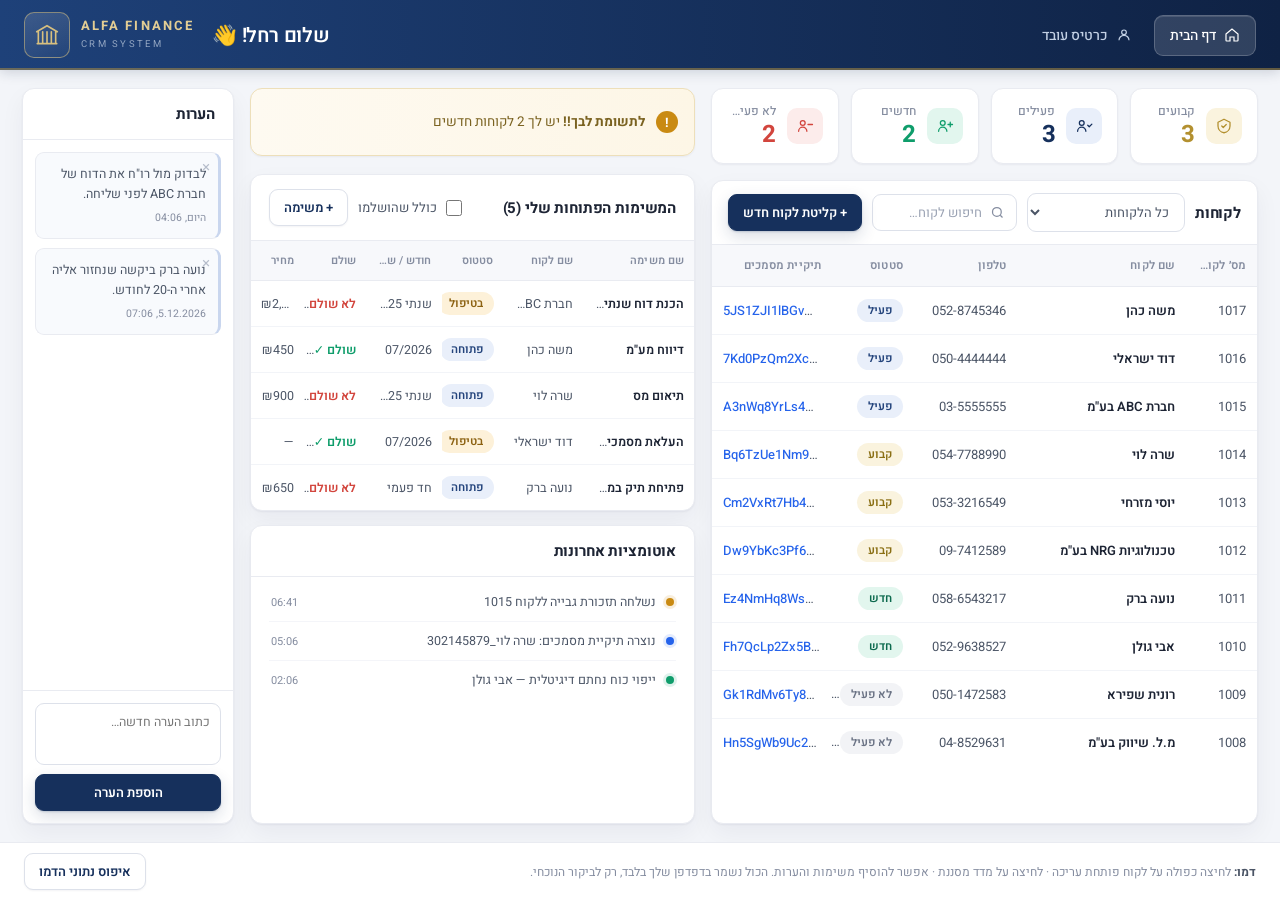
==== commit ad5e8865: "דמו חי לוועד בית ולמערכת הדיוור + ההמלצה המלאה של רבקה - דמו ועד בית: לוח בקרה, דירות לפי קומות, תשל" ====
--- a/demos/crm-finauto.html
+++ b/demos/crm-finauto.html
@@ -10,8 +10,9 @@
 <style>
   /* ==========================================================================
      דמו CRM למשרד פיננסי — רץ כולו בדפדפן.
-     אין שרת ואין API: הנתונים נשמרים ב-localStorage (עם נפילה חיננית
-     לזיכרון אם האחסון חסום), כך שהמצב נשמר בין פתיחות של הדמו.
+     אין שרת ואין API: הנתונים נשמרים ב-sessionStorage (עם נפילה חיננית
+     לזיכרון אם האחסון חסום), כך שכל מבקר משחק עם עותק משלו —
+     והמצב מחזיק רק לביקור הנוכחי בדפדפן שלו.
      שפת העיצוב נגזרת מדף הנחיתה: Heebo, פינות רכות, צללים עדינים.
      ========================================================================== */
   :root {
@@ -643,7 +644,7 @@
 </main>
 
 <footer class="hintbar">
-  <span><b>דמו:</b> לחיצה כפולה על לקוח פותחת עריכה · לחיצה על מדד מסננת · אפשר להוסיף משימות והערות. הכול נשמר בדפדפן שלך בלבד.</span>
+  <span><b>דמו:</b> לחיצה כפולה על לקוח פותחת עריכה · לחיצה על מדד מסננת · אפשר להוסיף משימות והערות. הכול נשמר בדפדפן שלך בלבד, רק לביקור הנוכחי.</span>
   <button class="btn btn--ghost btn--sm" id="btnReset" type="button">איפוס נתוני הדמו</button>
 </footer>
 
@@ -657,22 +658,23 @@
   'use strict';
 
   /* ======================================================================
-     אחסון — localStorage כשאפשר, אחרת זיכרון בלבד (iframe בארגז חול)
+     אחסון — sessionStorage כשאפשר, אחרת זיכרון בלבד (iframe בארגז חול).
+     סשן בלבד: כל מבקר רואה את השינויים שלו רק בביקור הנוכחי.
      ====================================================================== */
   var KEY = 'alfa_crm_demo_v2';
   var mem = null;
   var store = {
     read: function () {
-      try { return JSON.parse(localStorage.getItem(KEY) || 'null'); }
+      try { return JSON.parse(sessionStorage.getItem(KEY) || 'null'); }
       catch (e) { return mem; }
     },
     write: function (data) {
       mem = data;
-      try { localStorage.setItem(KEY, JSON.stringify(data)); } catch (e) {}
+      try { sessionStorage.setItem(KEY, JSON.stringify(data)); } catch (e) {}
     },
     clear: function () {
       mem = null;
-      try { localStorage.removeItem(KEY); } catch (e) {}
+      try { sessionStorage.removeItem(KEY); } catch (e) {}
     }
   };
 
